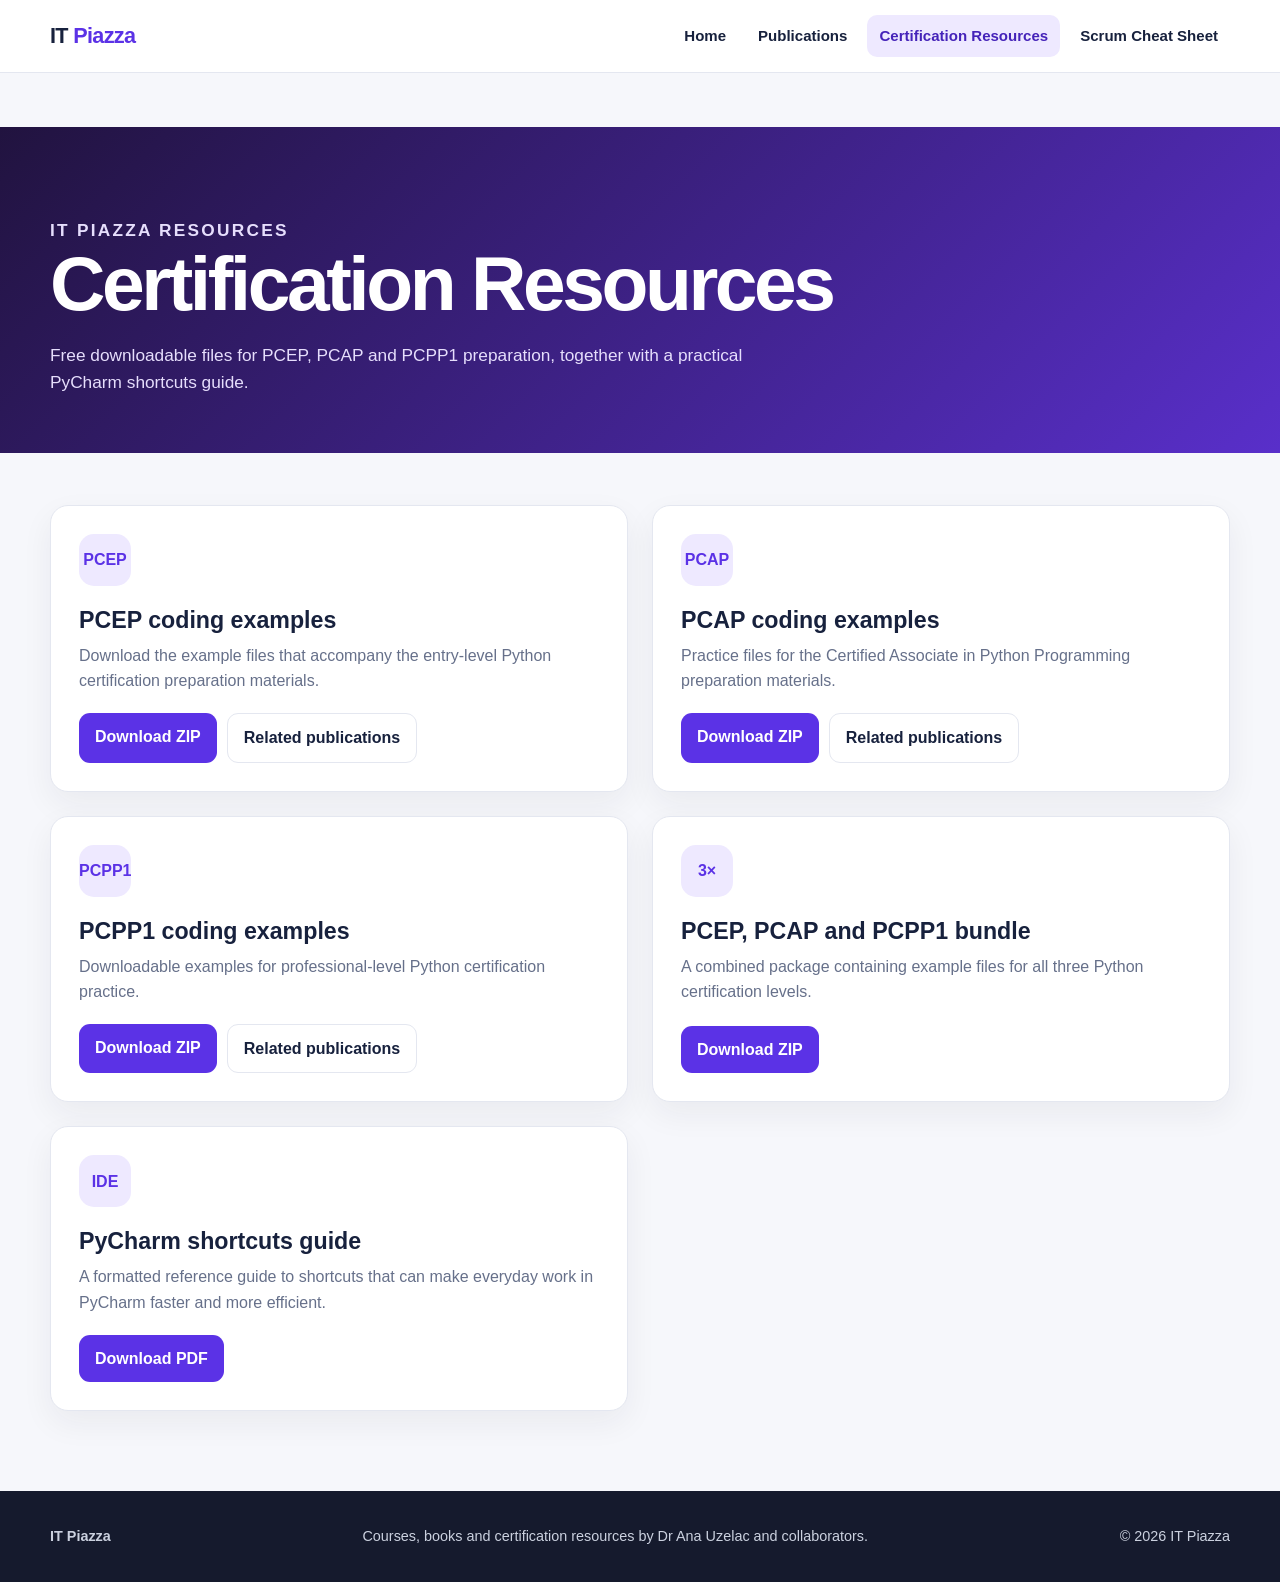
==== certifications/index.html @ a16ea013 "Add files via upload" ====
<!doctype html><html lang="en"><head><meta charset="utf-8"><meta name="viewport" content="width=device-width,initial-scale=1"><title>Certification Resources | IT Piazza</title><meta name="description" content="Free Python certification coding examples and a PyCharm shortcuts guide."><link rel="canonical" href="https://itpiazza.net/certifications/"><link rel="stylesheet" href="/assets/css/site.css"></head><body><header class="site-header"><div class="header-inner"><a class="brand" href="/">IT <span>Piazza</span></a><button class="menu-toggle" aria-label="Toggle navigation" onclick="document.querySelector('.site-nav').classList.toggle('open')">☰</button><nav class="site-nav"><a href="/">Home</a><a href="/publications/">Publications</a><a href="/certifications/" aria-current="page">Certification Resources</a><a href="/scrum-certificates/">Scrum Cheat Sheet</a></nav></div></header><section class="page-hero"><div class="hero-inner"><p class="eyebrow">IT Piazza resources</p><h1>Certification Resources</h1><p>Free downloadable files for PCEP, PCAP and PCPP1 preparation, together with a practical PyCharm shortcuts guide.</p></div></section><main class="content"><div class="resource-grid">
<article class="resource-card"><div class="resource-icon">PCEP</div><h2>PCEP coding examples</h2><p>Download the example files that accompany the entry-level Python certification preparation materials.</p><div class="button-row"><a class="btn" href="https://procoding.rs/wp-content/uploads/2024/06/PCEP-new-zip-2k24.zip">Download ZIP</a><a class="btn secondary" href="/publications/">Related publications</a></div></article>
<article class="resource-card"><div class="resource-icon">PCAP</div><h2>PCAP coding examples</h2><p>Practice files for the Certified Associate in Python Programming preparation materials.</p><div class="button-row"><a class="btn" href="https://procoding.rs/wp-content/uploads/2023/12/PCAP-new-1.zip">Download ZIP</a><a class="btn secondary" href="/publications/">Related publications</a></div></article>
<article class="resource-card"><div class="resource-icon">PCPP1</div><h2>PCPP1 coding examples</h2><p>Downloadable examples for professional-level Python certification practice.</p><div class="button-row"><a class="btn" href="https://procoding.rs/wp-content/uploads/2023/08/PCPP1-update.zip">Download ZIP</a><a class="btn secondary" href="/publications/">Related publications</a></div></article>
<article class="resource-card"><div class="resource-icon">3×</div><h2>PCEP, PCAP and PCPP1 bundle</h2><p>A combined package containing example files for all three Python certification levels.</p><div class="button-row"><a class="btn" href="https://procoding.rs/wp-content/uploads/2023/09/Files-PCEP-PCAP-PCPP1.zip">Download ZIP</a></div></article>
<article class="resource-card"><div class="resource-icon">IDE</div><h2>PyCharm shortcuts guide</h2><p>A formatted reference guide to shortcuts that can make everyday work in PyCharm faster and more efficient.</p><div class="button-row"><a class="btn" href="https://procoding.rs/wp-content/uploads/2023/04/Pycharm-shortcuts.pdf">Download PDF</a></div></article>
</div></main><footer class="site-footer"><div class="footer-inner"><strong>IT Piazza</strong><span>Courses, books and certification resources by Dr Ana Uzelac and collaborators.</span><span>© 2026 IT Piazza</span></div></footer></body></html>
---- assets/css/site.css ----
:root {
      --page: #f6f7f9;
      --card: #ffffff;
      --text: #1d2433;
      --muted: #657084;
      --line: #e3e7ee;
      --accent: #f5b223;
      --accent-dark: #c98800;
      --max: 1120px;
      --radius: 18px;
    }

    * { box-sizing: border-box; }

    html { scroll-behavior: smooth; }

    body {
      margin: 0;
      color: var(--text);
      background: var(--page);
      font-family: Arial, Helvetica, sans-serif;
      line-height: 1.55;
    }

    a { color: inherit; }

    .hero {
      padding: 72px 24px 58px;
      background: linear-gradient(135deg, #202838, #111722);
      color: #fff;
      text-align: center;
    }

    .hero img {
      width: 74px;
      height: 74px;
      object-fit: contain;
      margin-bottom: 18px;
    }

    .hero h1 {
      margin: 0;
      font-size: clamp(2.2rem, 5vw, 4.2rem);
      line-height: 1.05;
    }

    .hero p {
      max-width: 680px;
      margin: 18px auto 0;
      color: #d4dae5;
      font-size: 1.05rem;
    }

    .nav {
      position: sticky;
      top: 0;
      z-index: 10;
      display: flex;
      gap: 10px;
      overflow-x: auto;
      padding: 12px 20px;
      border-bottom: 1px solid var(--line);
      background: rgba(255,255,255,.94);
      backdrop-filter: blur(10px);
      scrollbar-width: none;
    }

    .nav::-webkit-scrollbar { display: none; }

    .nav a {
      flex: 0 0 auto;
      padding: 9px 14px;
      border-radius: 999px;
      background: #f0f2f6;
      text-decoration: none;
      font-size: .9rem;
      font-weight: 700;
    }

    .nav a:hover { background: #e5e9f0; }

    main {
      width: min(var(--max), calc(100% - 32px));
      margin: 0 auto;
      padding: 48px 0 76px;
    }

    section { margin-top: 54px; }
    section:first-child { margin-top: 0; }

    .section-head {
      display: flex;
      align-items: end;
      justify-content: space-between;
      gap: 20px;
      margin-bottom: 22px;
    }

    .section-head h2 {
      margin: 0;
      font-size: clamp(1.65rem, 3vw, 2.35rem);
    }

    .section-head span {
      color: var(--muted);
      font-size: .95rem;
    }

    .grid {
      display: grid;
      grid-template-columns: repeat(2, minmax(0, 1fr));
      gap: 24px;
    }

    .card {
      display: flex;
      flex-direction: column;
      overflow: hidden;
      border: 1px solid var(--line);
      border-radius: var(--radius);
      background: var(--card);
      box-shadow: 0 10px 30px rgba(25, 35, 55, .06);
    }

    .card-image {
      display: block;
      aspect-ratio: 16 / 9;
      overflow: hidden;
      background: #eceff4;
    }

    .card-image img {
      width: 100%;
      height: 100%;
      display: block;
      object-fit: cover;
      transition: transform .25s ease;
    }

    .card:hover .card-image img { transform: scale(1.025); }

    .card-body {
      display: flex;
      flex: 1;
      flex-direction: column;
      padding: 24px;
    }

    .card h3 {
      margin: 0 0 12px;
      font-size: 1.25rem;
      line-height: 1.3;
    }

    .card h3 a {
      text-decoration: none;
    }

    .card h3 a:hover { text-decoration: underline; }

    .authors {
      margin: 0 0 16px;
      color: var(--muted);
      font-size: .93rem;
    }

    .authors a {
      text-decoration: none;
      border-bottom: 1px solid #cfd5de;
    }

    .features {
      margin: 0 0 22px;
      padding-left: 20px;
      color: #3c4657;
    }

    .features li + li { margin-top: 6px; }

    .actions {
      display: flex;
      flex-wrap: wrap;
      gap: 10px;
      margin-top: auto;
    }

    .button {
      display: inline-block;
      padding: 11px 16px;
      border-radius: 10px;
      background: var(--accent);
      color: #171717;
      font-weight: 800;
      text-decoration: none;
    }

    .button:hover { background: #ffbf31; }

    .button.secondary {
      border: 1px solid var(--line);
      background: #fff;
      color: var(--text);
    }

    .button.secondary:hover { background: #f5f7fa; }

    .badge {
      display: inline-block;
      width: fit-content;
      margin-bottom: 12px;
      padding: 5px 9px;
      border-radius: 999px;
      background: #eef1f5;
      color: #586274;
      font-size: .78rem;
      font-weight: 800;
      text-transform: uppercase;
      letter-spacing: .04em;
    }

    footer {
      padding: 32px 20px;
      background: #111722;
      color: #cfd5df;
      text-align: center;
      font-size: .9rem;
    }

    @media (max-width: 760px) {
      .hero { padding: 54px 20px 42px; }
      main { width: min(100% - 24px, var(--max)); padding-top: 34px; }
      .grid { grid-template-columns: 1fr; gap: 18px; }
      .section-head { align-items: start; flex-direction: column; gap: 4px; }
      section { margin-top: 42px; }
      .card-body { padding: 20px; }
    }
  

:root{--ink:#17213d;--muted:#66708a;--purple:#5b32e6;--purple-dark:#4523b9;--gold:#f5b700;--paper:#f6f7fb;--white:#fff;--line:#e4e7f0;--max:1180px}
*{box-sizing:border-box}html{scroll-behavior:smooth}body{margin:0;background:var(--paper);color:var(--ink);font-family:Arial,Helvetica,sans-serif;line-height:1.58}a{color:inherit}.site-header{position:sticky;top:0;z-index:100;background:rgba(255,255,255,.95);backdrop-filter:blur(12px);border-bottom:1px solid var(--line)}.header-inner{width:min(var(--max),calc(100% - 32px));height:72px;margin:auto;display:flex;align-items:center;justify-content:space-between;gap:24px}.brand{font-size:1.35rem;font-weight:900;text-decoration:none;letter-spacing:-.03em}.brand span{color:var(--purple)}.site-nav{display:flex;align-items:center;gap:8px}.site-nav a{padding:9px 12px;border-radius:10px;text-decoration:none;font-weight:700;font-size:.94rem}.site-nav a:hover,.site-nav a[aria-current="page"]{background:#eee9ff;color:var(--purple-dark)}.menu-toggle{display:none;border:1px solid var(--line);background:#fff;border-radius:10px;padding:8px 11px;font-size:1.2rem}.page-hero{padding:72px 24px 56px;background:linear-gradient(135deg,#21133f,#592fca);color:#fff}.hero-inner{width:min(var(--max),100%);margin:auto}.eyebrow{margin:0 0 10px;text-transform:uppercase;letter-spacing:.13em;font-size:.78rem;font-weight:800;color:#dbcfff}.page-hero h1{margin:0;font-size:clamp(2.4rem,6vw,4.8rem);line-height:1.04;letter-spacing:-.045em}.page-hero p{max-width:740px;margin:18px 0 0;color:#e6defc;font-size:1.08rem}.content{width:min(var(--max),calc(100% - 32px));margin:auto;padding:52px 0 80px}.resource-grid{display:grid;grid-template-columns:repeat(2,minmax(0,1fr));gap:24px}.resource-card{background:#fff;border:1px solid var(--line);border-radius:18px;padding:28px;box-shadow:0 12px 32px rgba(26,31,56,.06);display:flex;flex-direction:column;min-height:270px}.resource-icon{width:52px;height:52px;display:grid;place-items:center;border-radius:15px;background:#eee9ff;color:var(--purple);font-weight:900;margin-bottom:20px}.resource-card h2{margin:0 0 8px;font-size:1.45rem;line-height:1.25}.resource-card p{color:var(--muted);margin:0 0 20px}.button-row{display:flex;gap:10px;flex-wrap:wrap;margin-top:auto}.btn{display:inline-block;background:var(--purple);color:#fff;text-decoration:none;font-weight:800;border-radius:11px;padding:11px 16px}.btn:hover{background:var(--purple-dark)}.btn.secondary{background:#fff;color:var(--ink);border:1px solid var(--line)}.feature-list{padding-left:20px;color:#3e4860}.feature-list li+li{margin-top:8px}.wide-card{background:#fff;border:1px solid var(--line);border-radius:22px;padding:clamp(28px,5vw,54px);box-shadow:0 16px 42px rgba(26,31,56,.07)}.wide-card h2{font-size:clamp(1.8rem,4vw,3rem);margin:0 0 16px}.wide-card p{color:var(--muted);max-width:850px}.site-footer{background:#151a2d;color:#cbd1df;padding:34px 20px}.footer-inner{width:min(var(--max),100%);margin:auto;display:flex;justify-content:space-between;gap:20px;flex-wrap:wrap}.site-footer a{color:#fff}.home-grid{display:grid;grid-template-columns:repeat(3,minmax(0,1fr));gap:22px}.home-card{background:#fff;border:1px solid var(--line);border-radius:18px;padding:26px;text-decoration:none;box-shadow:0 10px 28px rgba(26,31,56,.05)}.home-card:hover{transform:translateY(-2px)}.home-card h2{margin:0 0 8px}.home-card p{margin:0;color:var(--muted)}
@media(max-width:780px){.menu-toggle{display:block}.site-nav{display:none;position:absolute;top:72px;left:0;right:0;background:#fff;border-bottom:1px solid var(--line);padding:12px 16px;flex-direction:column;align-items:stretch}.site-nav.open{display:flex}.site-nav a{padding:12px}.resource-grid,.home-grid{grid-template-columns:1fr}.page-hero{padding-top:52px}.header-inner{height:64px}.site-nav{top:64px}}

body .hero,body>.nav{display:none!important}.content.publications-content{padding-top:48px}.content.publications-content section{margin-top:54px}.content.publications-content section:first-child{margin-top:0}.content.publications-content .grid{display:grid;grid-template-columns:repeat(2,minmax(0,1fr));gap:24px}.content.publications-content .card{background:#fff}.content.publications-content main{width:auto;margin:0;padding:0}.content.publications-content .section-head{margin-bottom:22px}@media(max-width:760px){.content.publications-content .grid{grid-template-columns:1fr}}
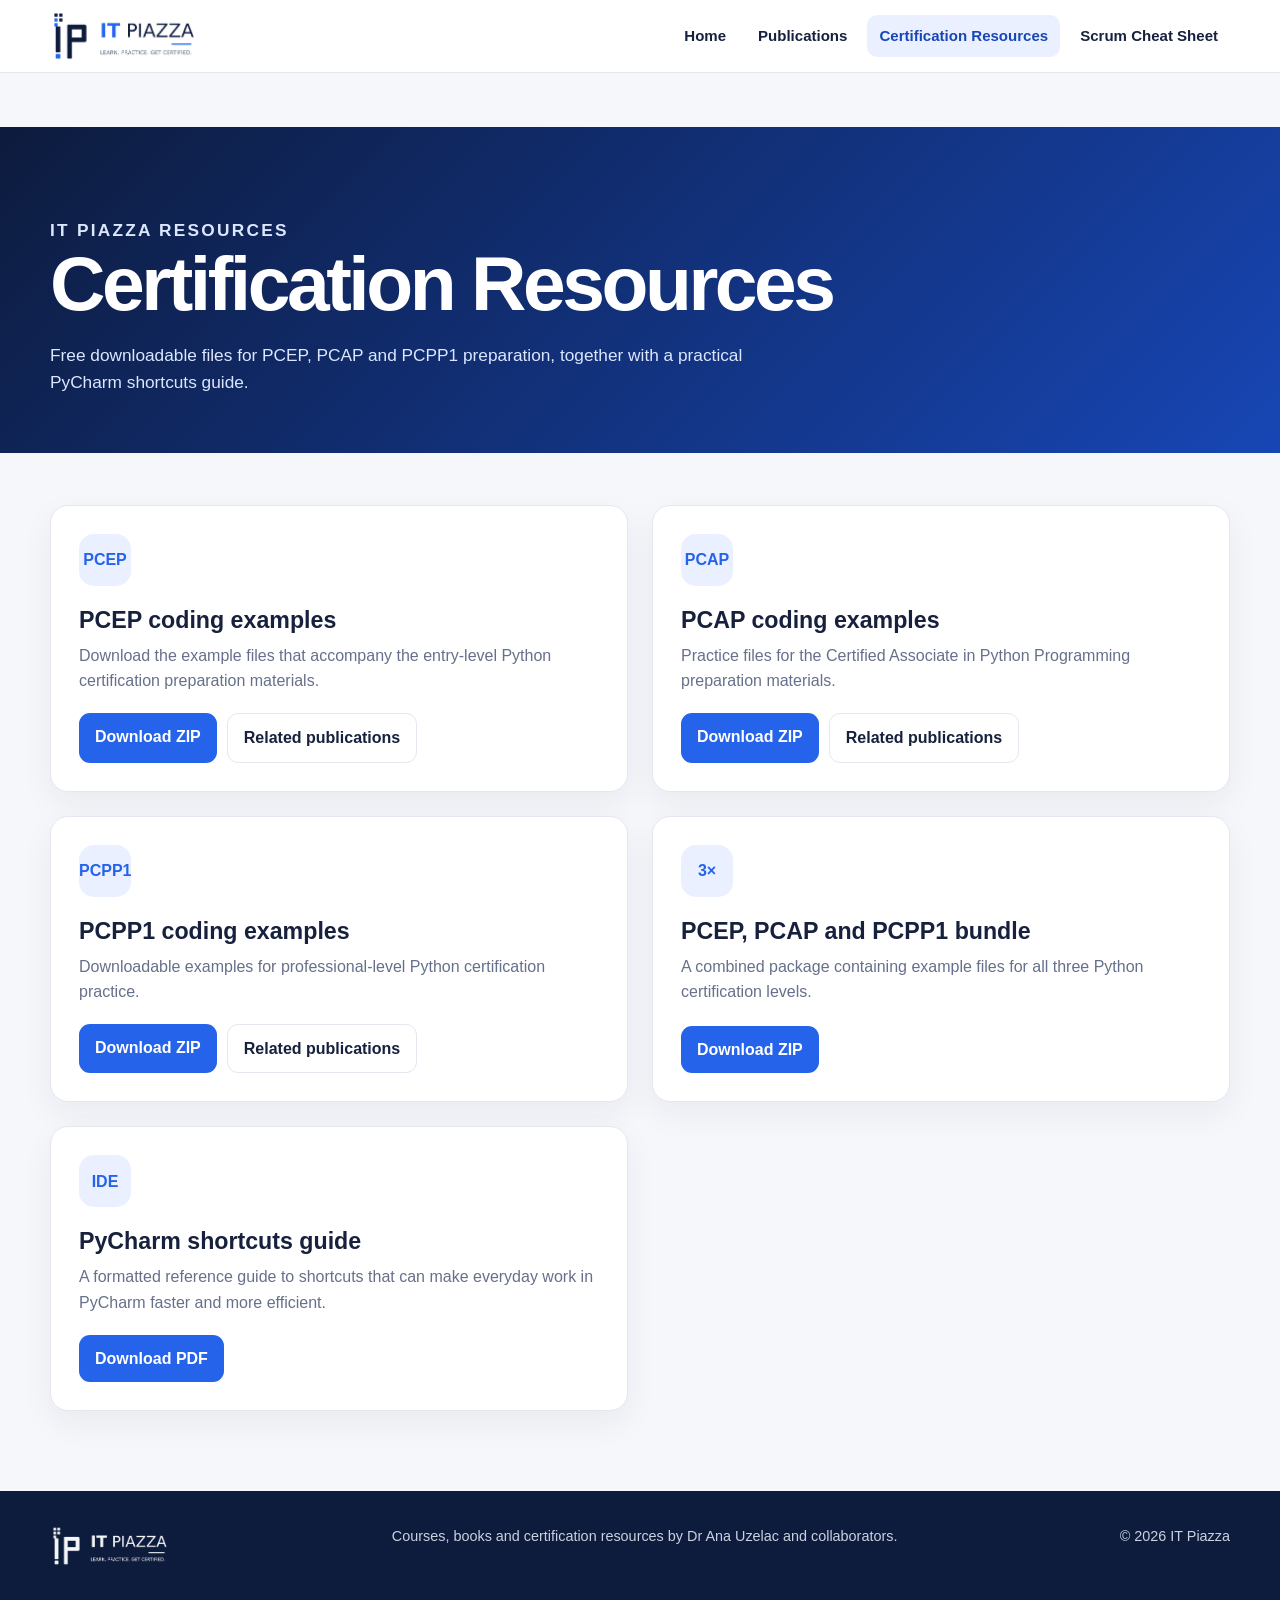
==== commit bf91afa9: "Add files via upload" ====
--- a/certifications/index.html
+++ b/certifications/index.html
@@ -1,7 +1,7 @@
-<!doctype html><html lang="en"><head><meta charset="utf-8"><meta name="viewport" content="width=device-width,initial-scale=1"><title>Certification Resources | IT Piazza</title><meta name="description" content="Free Python certification coding examples and a PyCharm shortcuts guide."><link rel="canonical" href="https://itpiazza.net/certifications/"><link rel="stylesheet" href="/assets/css/site.css"></head><body><header class="site-header"><div class="header-inner"><a class="brand" href="/">IT <span>Piazza</span></a><button class="menu-toggle" aria-label="Toggle navigation" onclick="document.querySelector('.site-nav').classList.toggle('open')">☰</button><nav class="site-nav"><a href="/">Home</a><a href="/publications/">Publications</a><a href="/certifications/" aria-current="page">Certification Resources</a><a href="/scrum-certificates/">Scrum Cheat Sheet</a></nav></div></header><section class="page-hero"><div class="hero-inner"><p class="eyebrow">IT Piazza resources</p><h1>Certification Resources</h1><p>Free downloadable files for PCEP, PCAP and PCPP1 preparation, together with a practical PyCharm shortcuts guide.</p></div></section><main class="content"><div class="resource-grid">
+<!doctype html><html lang="en"><head><meta charset="utf-8"><meta name="viewport" content="width=device-width,initial-scale=1"><title>Certification Resources | IT Piazza</title><meta name="description" content="Free Python certification coding examples and a PyCharm shortcuts guide."><link rel="canonical" href="https://itpiazza.net/certifications/"><link rel="icon" href="/assets/images/favicon.ico" sizes="any"><link rel="icon" type="image/png" sizes="32x32" href="/assets/images/favicon-32.png"><link rel="apple-touch-icon" href="/assets/images/apple-touch-icon.png"><link rel="stylesheet" href="/assets/css/site.css"></head><body><header class="site-header"><div class="header-inner"><a class="brand" href="/"><img src="/assets/images/itpiazza-logo-header.png" alt="IT Piazza — Learn. Practice. Get Certified."></a><button class="menu-toggle" aria-label="Toggle navigation" onclick="document.querySelector('.site-nav').classList.toggle('open')">☰</button><nav class="site-nav"><a href="/">Home</a><a href="/publications/">Publications</a><a href="/certifications/" aria-current="page">Certification Resources</a><a href="/scrum-certificates/">Scrum Cheat Sheet</a></nav></div></header><section class="page-hero"><div class="hero-inner"><p class="eyebrow">IT Piazza resources</p><h1>Certification Resources</h1><p>Free downloadable files for PCEP, PCAP and PCPP1 preparation, together with a practical PyCharm shortcuts guide.</p></div></section><main class="content"><div class="resource-grid">
 <article class="resource-card"><div class="resource-icon">PCEP</div><h2>PCEP coding examples</h2><p>Download the example files that accompany the entry-level Python certification preparation materials.</p><div class="button-row"><a class="btn" href="https://procoding.rs/wp-content/uploads/2024/06/PCEP-new-zip-2k24.zip">Download ZIP</a><a class="btn secondary" href="/publications/">Related publications</a></div></article>
 <article class="resource-card"><div class="resource-icon">PCAP</div><h2>PCAP coding examples</h2><p>Practice files for the Certified Associate in Python Programming preparation materials.</p><div class="button-row"><a class="btn" href="https://procoding.rs/wp-content/uploads/2023/12/PCAP-new-1.zip">Download ZIP</a><a class="btn secondary" href="/publications/">Related publications</a></div></article>
 <article class="resource-card"><div class="resource-icon">PCPP1</div><h2>PCPP1 coding examples</h2><p>Downloadable examples for professional-level Python certification practice.</p><div class="button-row"><a class="btn" href="https://procoding.rs/wp-content/uploads/2023/08/PCPP1-update.zip">Download ZIP</a><a class="btn secondary" href="/publications/">Related publications</a></div></article>
 <article class="resource-card"><div class="resource-icon">3×</div><h2>PCEP, PCAP and PCPP1 bundle</h2><p>A combined package containing example files for all three Python certification levels.</p><div class="button-row"><a class="btn" href="https://procoding.rs/wp-content/uploads/2023/09/Files-PCEP-PCAP-PCPP1.zip">Download ZIP</a></div></article>
 <article class="resource-card"><div class="resource-icon">IDE</div><h2>PyCharm shortcuts guide</h2><p>A formatted reference guide to shortcuts that can make everyday work in PyCharm faster and more efficient.</p><div class="button-row"><a class="btn" href="https://procoding.rs/wp-content/uploads/2023/04/Pycharm-shortcuts.pdf">Download PDF</a></div></article>
-</div></main><footer class="site-footer"><div class="footer-inner"><strong>IT Piazza</strong><span>Courses, books and certification resources by Dr Ana Uzelac and collaborators.</span><span>© 2026 IT Piazza</span></div></footer></body></html>+</div></main><footer class="site-footer"><div class="footer-inner"><a class="footer-brand" href="/"><img src="/assets/images/itpiazza-logo-header.png" alt="IT Piazza"></a><span>Courses, books and certification resources by Dr Ana Uzelac and collaborators.</span><span>© 2026 IT Piazza</span></div></footer></body></html>
--- a/assets/css/site.css
+++ b/assets/css/site.css
@@ -237,8 +237,40 @@
     }
   
 
-:root{--ink:#17213d;--muted:#66708a;--purple:#5b32e6;--purple-dark:#4523b9;--gold:#f5b700;--paper:#f6f7fb;--white:#fff;--line:#e4e7f0;--max:1180px}
-*{box-sizing:border-box}html{scroll-behavior:smooth}body{margin:0;background:var(--paper);color:var(--ink);font-family:Arial,Helvetica,sans-serif;line-height:1.58}a{color:inherit}.site-header{position:sticky;top:0;z-index:100;background:rgba(255,255,255,.95);backdrop-filter:blur(12px);border-bottom:1px solid var(--line)}.header-inner{width:min(var(--max),calc(100% - 32px));height:72px;margin:auto;display:flex;align-items:center;justify-content:space-between;gap:24px}.brand{font-size:1.35rem;font-weight:900;text-decoration:none;letter-spacing:-.03em}.brand span{color:var(--purple)}.site-nav{display:flex;align-items:center;gap:8px}.site-nav a{padding:9px 12px;border-radius:10px;text-decoration:none;font-weight:700;font-size:.94rem}.site-nav a:hover,.site-nav a[aria-current="page"]{background:#eee9ff;color:var(--purple-dark)}.menu-toggle{display:none;border:1px solid var(--line);background:#fff;border-radius:10px;padding:8px 11px;font-size:1.2rem}.page-hero{padding:72px 24px 56px;background:linear-gradient(135deg,#21133f,#592fca);color:#fff}.hero-inner{width:min(var(--max),100%);margin:auto}.eyebrow{margin:0 0 10px;text-transform:uppercase;letter-spacing:.13em;font-size:.78rem;font-weight:800;color:#dbcfff}.page-hero h1{margin:0;font-size:clamp(2.4rem,6vw,4.8rem);line-height:1.04;letter-spacing:-.045em}.page-hero p{max-width:740px;margin:18px 0 0;color:#e6defc;font-size:1.08rem}.content{width:min(var(--max),calc(100% - 32px));margin:auto;padding:52px 0 80px}.resource-grid{display:grid;grid-template-columns:repeat(2,minmax(0,1fr));gap:24px}.resource-card{background:#fff;border:1px solid var(--line);border-radius:18px;padding:28px;box-shadow:0 12px 32px rgba(26,31,56,.06);display:flex;flex-direction:column;min-height:270px}.resource-icon{width:52px;height:52px;display:grid;place-items:center;border-radius:15px;background:#eee9ff;color:var(--purple);font-weight:900;margin-bottom:20px}.resource-card h2{margin:0 0 8px;font-size:1.45rem;line-height:1.25}.resource-card p{color:var(--muted);margin:0 0 20px}.button-row{display:flex;gap:10px;flex-wrap:wrap;margin-top:auto}.btn{display:inline-block;background:var(--purple);color:#fff;text-decoration:none;font-weight:800;border-radius:11px;padding:11px 16px}.btn:hover{background:var(--purple-dark)}.btn.secondary{background:#fff;color:var(--ink);border:1px solid var(--line)}.feature-list{padding-left:20px;color:#3e4860}.feature-list li+li{margin-top:8px}.wide-card{background:#fff;border:1px solid var(--line);border-radius:22px;padding:clamp(28px,5vw,54px);box-shadow:0 16px 42px rgba(26,31,56,.07)}.wide-card h2{font-size:clamp(1.8rem,4vw,3rem);margin:0 0 16px}.wide-card p{color:var(--muted);max-width:850px}.site-footer{background:#151a2d;color:#cbd1df;padding:34px 20px}.footer-inner{width:min(var(--max),100%);margin:auto;display:flex;justify-content:space-between;gap:20px;flex-wrap:wrap}.site-footer a{color:#fff}.home-grid{display:grid;grid-template-columns:repeat(3,minmax(0,1fr));gap:22px}.home-card{background:#fff;border:1px solid var(--line);border-radius:18px;padding:26px;text-decoration:none;box-shadow:0 10px 28px rgba(26,31,56,.05)}.home-card:hover{transform:translateY(-2px)}.home-card h2{margin:0 0 8px}.home-card p{margin:0;color:var(--muted)}
+:root{--ink:#17213d;--muted:#66708a;--purple:#2563eb;--purple-dark:#1746b5;--gold:#f5b700;--paper:#f6f7fb;--white:#fff;--line:#e4e7f0;--max:1180px}
+*{box-sizing:border-box}html{scroll-behavior:smooth}body{margin:0;background:var(--paper);color:var(--ink);font-family:Arial,Helvetica,sans-serif;line-height:1.58}a{color:inherit}.site-header{position:sticky;top:0;z-index:100;background:rgba(255,255,255,.95);backdrop-filter:blur(12px);border-bottom:1px solid var(--line)}.header-inner{width:min(var(--max),calc(100% - 32px));height:72px;margin:auto;display:flex;align-items:center;justify-content:space-between;gap:24px}.brand{font-size:1.35rem;font-weight:900;text-decoration:none;letter-spacing:-.03em}.brand span{color:var(--purple)}.site-nav{display:flex;align-items:center;gap:8px}.site-nav a{padding:9px 12px;border-radius:10px;text-decoration:none;font-weight:700;font-size:.94rem}.site-nav a:hover,.site-nav a[aria-current="page"]{background:#eaf0ff;color:var(--purple-dark)}.menu-toggle{display:none;border:1px solid var(--line);background:#fff;border-radius:10px;padding:8px 11px;font-size:1.2rem}.page-hero{padding:72px 24px 56px;background:linear-gradient(135deg,#0d1b3d,#1746b5);color:#fff}.hero-inner{width:min(var(--max),100%);margin:auto}.eyebrow{margin:0 0 10px;text-transform:uppercase;letter-spacing:.13em;font-size:.78rem;font-weight:800;color:#bcd0ff}.page-hero h1{margin:0;font-size:clamp(2.4rem,6vw,4.8rem);line-height:1.04;letter-spacing:-.045em}.page-hero p{max-width:740px;margin:18px 0 0;color:#dce7ff;font-size:1.08rem}.content{width:min(var(--max),calc(100% - 32px));margin:auto;padding:52px 0 80px}.resource-grid{display:grid;grid-template-columns:repeat(2,minmax(0,1fr));gap:24px}.resource-card{background:#fff;border:1px solid var(--line);border-radius:18px;padding:28px;box-shadow:0 12px 32px rgba(26,31,56,.06);display:flex;flex-direction:column;min-height:270px}.resource-icon{width:52px;height:52px;display:grid;place-items:center;border-radius:15px;background:#eaf0ff;color:var(--purple);font-weight:900;margin-bottom:20px}.resource-card h2{margin:0 0 8px;font-size:1.45rem;line-height:1.25}.resource-card p{color:var(--muted);margin:0 0 20px}.button-row{display:flex;gap:10px;flex-wrap:wrap;margin-top:auto}.btn{display:inline-block;background:var(--purple);color:#fff;text-decoration:none;font-weight:800;border-radius:11px;padding:11px 16px}.btn:hover{background:var(--purple-dark)}.btn.secondary{background:#fff;color:var(--ink);border:1px solid var(--line)}.feature-list{padding-left:20px;color:#3e4860}.feature-list li+li{margin-top:8px}.wide-card{background:#fff;border:1px solid var(--line);border-radius:22px;padding:clamp(28px,5vw,54px);box-shadow:0 16px 42px rgba(26,31,56,.07)}.wide-card h2{font-size:clamp(1.8rem,4vw,3rem);margin:0 0 16px}.wide-card p{color:var(--muted);max-width:850px}.site-footer{background:#0d1b3d;color:#cbd1df;padding:34px 20px}.footer-inner{width:min(var(--max),100%);margin:auto;display:flex;justify-content:space-between;gap:20px;flex-wrap:wrap}.site-footer a{color:#fff}.home-grid{display:grid;grid-template-columns:repeat(3,minmax(0,1fr));gap:22px}.home-card{background:#fff;border:1px solid var(--line);border-radius:18px;padding:26px;text-decoration:none;box-shadow:0 10px 28px rgba(26,31,56,.05)}.home-card:hover{transform:translateY(-2px)}.home-card h2{margin:0 0 8px}.home-card p{margin:0;color:var(--muted)}
 @media(max-width:780px){.menu-toggle{display:block}.site-nav{display:none;position:absolute;top:72px;left:0;right:0;background:#fff;border-bottom:1px solid var(--line);padding:12px 16px;flex-direction:column;align-items:stretch}.site-nav.open{display:flex}.site-nav a{padding:12px}.resource-grid,.home-grid{grid-template-columns:1fr}.page-hero{padding-top:52px}.header-inner{height:64px}.site-nav{top:64px}}
 
 body .hero,body>.nav{display:none!important}.content.publications-content{padding-top:48px}.content.publications-content section{margin-top:54px}.content.publications-content section:first-child{margin-top:0}.content.publications-content .grid{display:grid;grid-template-columns:repeat(2,minmax(0,1fr));gap:24px}.content.publications-content .card{background:#fff}.content.publications-content main{width:auto;margin:0;padding:0}.content.publications-content .section-head{margin-bottom:22px}@media(max-width:760px){.content.publications-content .grid{grid-template-columns:1fr}}
+
+
+.brand{
+  display:flex;
+  align-items:center;
+  flex:0 0 auto;
+  text-decoration:none;
+}
+.brand img{
+  display:block;
+  width:auto;
+  height:52px;
+  max-width:min(310px,42vw);
+  object-fit:contain;
+}
+.footer-brand{
+  display:flex;
+  align-items:center;
+  text-decoration:none;
+}
+.footer-brand img{
+  width:auto;
+  height:42px;
+  max-width:250px;
+  object-fit:contain;
+  filter:brightness(0) invert(1);
+  opacity:.96;
+}
+@media(max-width:780px){
+  .brand img{height:43px;max-width:230px}
+  .footer-brand img{height:36px;max-width:210px}
+}
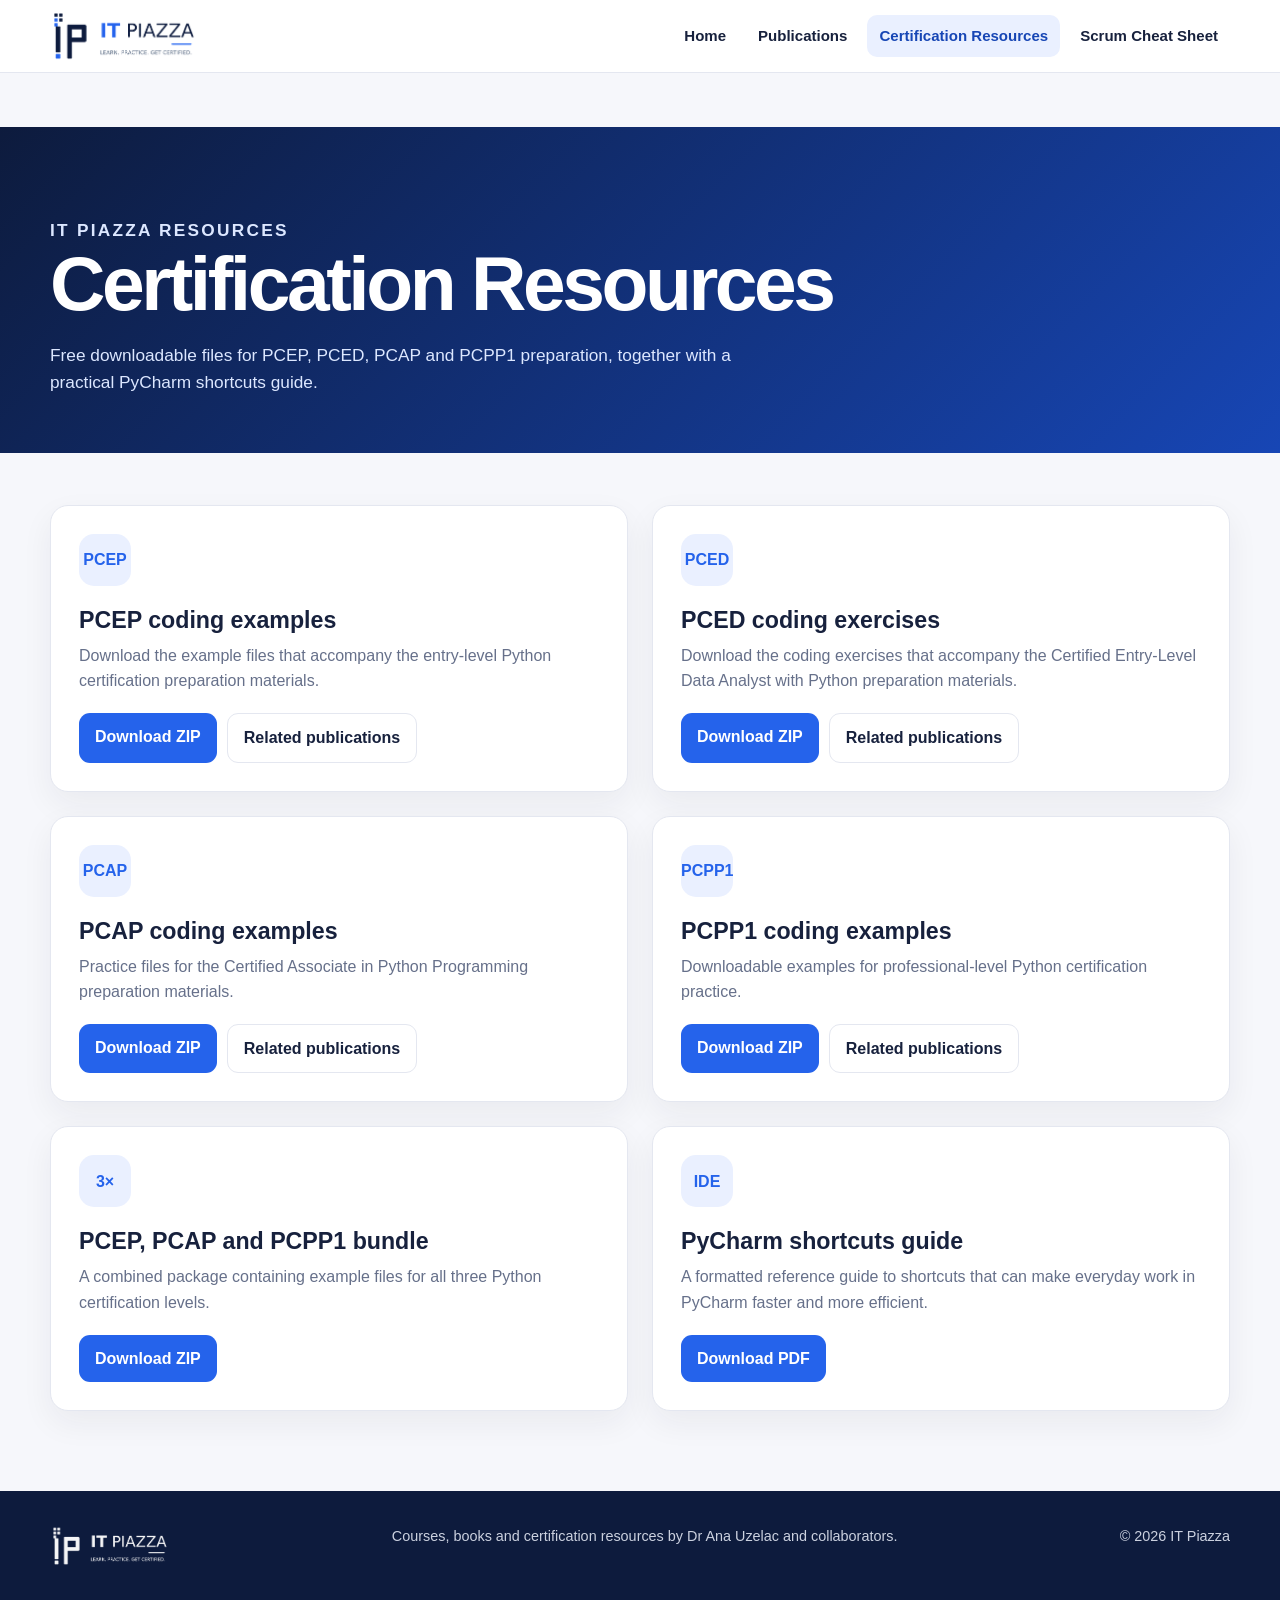
==== commit a1ef081e: "Add files via upload" ====
--- a/certifications/index.html
+++ b/certifications/index.html
@@ -1,7 +1,8 @@
-<!doctype html><html lang="en"><head><meta charset="utf-8"><meta name="viewport" content="width=device-width,initial-scale=1"><title>Certification Resources | IT Piazza</title><meta name="description" content="Free Python certification coding examples and a PyCharm shortcuts guide."><link rel="canonical" href="https://itpiazza.net/certifications/"><link rel="icon" href="/assets/images/favicon.ico" sizes="any"><link rel="icon" type="image/png" sizes="32x32" href="/assets/images/favicon-32.png"><link rel="apple-touch-icon" href="/assets/images/apple-touch-icon.png"><link rel="stylesheet" href="/assets/css/site.css"></head><body><header class="site-header"><div class="header-inner"><a class="brand" href="/"><img src="/assets/images/itpiazza-logo-header.png" alt="IT Piazza — Learn. Practice. Get Certified."></a><button class="menu-toggle" aria-label="Toggle navigation" onclick="document.querySelector('.site-nav').classList.toggle('open')">☰</button><nav class="site-nav"><a href="/">Home</a><a href="/publications/">Publications</a><a href="/certifications/" aria-current="page">Certification Resources</a><a href="/scrum-certificates/">Scrum Cheat Sheet</a></nav></div></header><section class="page-hero"><div class="hero-inner"><p class="eyebrow">IT Piazza resources</p><h1>Certification Resources</h1><p>Free downloadable files for PCEP, PCAP and PCPP1 preparation, together with a practical PyCharm shortcuts guide.</p></div></section><main class="content"><div class="resource-grid">
-<article class="resource-card"><div class="resource-icon">PCEP</div><h2>PCEP coding examples</h2><p>Download the example files that accompany the entry-level Python certification preparation materials.</p><div class="button-row"><a class="btn" href="https://procoding.rs/wp-content/uploads/2024/06/PCEP-new-zip-2k24.zip">Download ZIP</a><a class="btn secondary" href="/publications/">Related publications</a></div></article>
-<article class="resource-card"><div class="resource-icon">PCAP</div><h2>PCAP coding examples</h2><p>Practice files for the Certified Associate in Python Programming preparation materials.</p><div class="button-row"><a class="btn" href="https://procoding.rs/wp-content/uploads/2023/12/PCAP-new-1.zip">Download ZIP</a><a class="btn secondary" href="/publications/">Related publications</a></div></article>
-<article class="resource-card"><div class="resource-icon">PCPP1</div><h2>PCPP1 coding examples</h2><p>Downloadable examples for professional-level Python certification practice.</p><div class="button-row"><a class="btn" href="https://procoding.rs/wp-content/uploads/2023/08/PCPP1-update.zip">Download ZIP</a><a class="btn secondary" href="/publications/">Related publications</a></div></article>
-<article class="resource-card"><div class="resource-icon">3×</div><h2>PCEP, PCAP and PCPP1 bundle</h2><p>A combined package containing example files for all three Python certification levels.</p><div class="button-row"><a class="btn" href="https://procoding.rs/wp-content/uploads/2023/09/Files-PCEP-PCAP-PCPP1.zip">Download ZIP</a></div></article>
-<article class="resource-card"><div class="resource-icon">IDE</div><h2>PyCharm shortcuts guide</h2><p>A formatted reference guide to shortcuts that can make everyday work in PyCharm faster and more efficient.</p><div class="button-row"><a class="btn" href="https://procoding.rs/wp-content/uploads/2023/04/Pycharm-shortcuts.pdf">Download PDF</a></div></article>
+<!doctype html><html lang="en"><head><meta charset="utf-8"><meta name="viewport" content="width=device-width,initial-scale=1"><title>Certification Resources | IT Piazza</title><meta name="description" content="Free Python certification coding examples for PCEP, PCED, PCAP and PCPP1, plus a PyCharm shortcuts guide."><link rel="canonical" href="https://itpiazza.net/certifications/"><link rel="icon" href="/assets/images/favicon.ico" sizes="any"><link rel="icon" type="image/png" sizes="32x32" href="/assets/images/favicon-32.png"><link rel="apple-touch-icon" href="/assets/images/apple-touch-icon.png"><link rel="stylesheet" href="/assets/css/site.css"></head><body><header class="site-header"><div class="header-inner"><a class="brand" href="/"><img src="/assets/images/itpiazza-logo-header.png" alt="IT Piazza — Learn. Practice. Get Certified."></a><button class="menu-toggle" aria-label="Toggle navigation" onclick="document.querySelector('.site-nav').classList.toggle('open')">☰</button><nav class="site-nav"><a href="/">Home</a><a href="/publications/">Publications</a><a href="/certifications/" aria-current="page">Certification Resources</a><a href="/scrum-certificates/">Scrum Cheat Sheet</a></nav></div></header><section class="page-hero"><div class="hero-inner"><p class="eyebrow">IT Piazza resources</p><h1>Certification Resources</h1><p>Free downloadable files for PCEP, PCED, PCAP and PCPP1 preparation, together with a practical PyCharm shortcuts guide.</p></div></section><main class="content"><div class="resource-grid">
+<article class="resource-card"><div class="resource-icon">PCEP</div><h2>PCEP coding examples</h2><p>Download the example files that accompany the entry-level Python certification preparation materials.</p><div class="button-row"><a class="btn" href="/downloads/PCEP-new-zip-2k24.zip">Download ZIP</a><a class="btn secondary" href="/publications/">Related publications</a></div></article>
+<article class="resource-card"><div class="resource-icon">PCED</div><h2>PCED coding exercises</h2><p>Download the coding exercises that accompany the Certified Entry-Level Data Analyst with Python preparation materials.</p><div class="button-row"><a class="btn" href="/downloads/pced-coding-exercises.zip">Download ZIP</a><a class="btn secondary" href="/publications/#python">Related publications</a></div></article>
+<article class="resource-card"><div class="resource-icon">PCAP</div><h2>PCAP coding examples</h2><p>Practice files for the Certified Associate in Python Programming preparation materials.</p><div class="button-row"><a class="btn" href="/downloads/PCAP-new-1.zip">Download ZIP</a><a class="btn secondary" href="/publications/">Related publications</a></div></article>
+<article class="resource-card"><div class="resource-icon">PCPP1</div><h2>PCPP1 coding examples</h2><p>Downloadable examples for professional-level Python certification practice.</p><div class="button-row"><a class="btn" href="/downloads/PCPP1-update.zip">Download ZIP</a><a class="btn secondary" href="/publications/">Related publications</a></div></article>
+<article class="resource-card"><div class="resource-icon">3×</div><h2>PCEP, PCAP and PCPP1 bundle</h2><p>A combined package containing example files for all three Python certification levels.</p><div class="button-row"><a class="btn" href="/downloads/Files-PCEP-PCAP-PCPP1.zip">Download ZIP</a></div></article>
+<article class="resource-card"><div class="resource-icon">IDE</div><h2>PyCharm shortcuts guide</h2><p>A formatted reference guide to shortcuts that can make everyday work in PyCharm faster and more efficient.</p><div class="button-row"><a class="btn" href="/downloads/Pycharm-shortcuts.pdf">Download PDF</a></div></article>
 </div></main><footer class="site-footer"><div class="footer-inner"><a class="footer-brand" href="/"><img src="/assets/images/itpiazza-logo-header.png" alt="IT Piazza"></a><span>Courses, books and certification resources by Dr Ana Uzelac and collaborators.</span><span>© 2026 IT Piazza</span></div></footer></body></html>
--- a/assets/css/site.css
+++ b/assets/css/site.css
@@ -274,3 +274,452 @@
   .brand img{height:43px;max-width:230px}
   .footer-brand img{height:36px;max-width:210px}
 }
+
+
+
+/* ============================
+   Modern IT Piazza homepage
+   ============================ */
+.homepage {
+  --home-navy: #0d1b3d;
+  --home-blue: #2563eb;
+  --home-blue-dark: #1746b5;
+  --home-soft: #eef4ff;
+  --home-pale: #f7f9fe;
+  --home-slate: #64748b;
+  --home-border: #dfe7f4;
+  background: #fff;
+}
+
+.homepage .site-header { box-shadow: 0 5px 24px rgba(13,27,61,.04); }
+.homepage .header-inner { max-width: 1280px; }
+.homepage .site-nav { gap: 4px; }
+.homepage .site-nav .nav-cta {
+  margin-left: 8px;
+  background: var(--home-blue);
+  color: white;
+  padding-inline: 18px;
+}
+.homepage .site-nav .nav-cta:hover { background: var(--home-blue-dark); color: white; }
+
+.homepage-main { width: 100%; margin: 0; padding: 0; }
+.homepage-main section { margin-top: 0; }
+
+.home-hero {
+  overflow: hidden;
+  background:
+    radial-gradient(circle at 72% 25%, rgba(37,99,235,.13), transparent 33%),
+    linear-gradient(135deg, #fff 0%, #f5f8ff 72%, #edf3ff 100%);
+  border-bottom: 1px solid #edf1f8;
+}
+.home-hero-inner {
+  width: min(1280px, calc(100% - 40px));
+  min-height: 610px;
+  margin: auto;
+  display: grid;
+  grid-template-columns: .9fr 1.1fr;
+  align-items: center;
+  gap: 45px;
+  padding: 72px 0 62px;
+}
+.hero-copy { position: relative; z-index: 2; }
+.home-eyebrow,.section-kicker {
+  margin: 0 0 10px;
+  color: var(--home-blue);
+  font-size: .78rem;
+  font-weight: 900;
+  letter-spacing: .14em;
+  text-transform: uppercase;
+}
+.hero-copy h1 {
+  margin: 0;
+  color: var(--home-navy);
+  font-size: clamp(3.2rem, 6vw, 5.8rem);
+  line-height: .98;
+  letter-spacing: -.055em;
+}
+.hero-copy h1 span { color: var(--home-blue); }
+.hero-lead {
+  max-width: 610px;
+  margin: 25px 0 0;
+  color: #45516b;
+  font-size: clamp(1rem, 1.6vw, 1.18rem);
+  line-height: 1.75;
+}
+.hero-actions { display: flex; flex-wrap: wrap; gap: 13px; margin-top: 31px; }
+.homepage .btn {
+  border: 1px solid transparent;
+  border-radius: 10px;
+  padding: 13px 19px;
+  box-shadow: none;
+  transition: transform .18s ease, box-shadow .18s ease, background .18s ease;
+}
+.homepage .btn:hover { transform: translateY(-2px); }
+.home-primary { background: var(--home-blue); }
+.home-primary:hover { box-shadow: 0 10px 24px rgba(37,99,235,.22); }
+.home-secondary {
+  background: white !important;
+  color: var(--home-navy) !important;
+  border-color: #bfd0ef !important;
+}
+.trust-line {
+  display: flex;
+  flex-wrap: wrap;
+  align-items: center;
+  gap: 9px;
+  margin-top: 25px;
+  color: var(--home-slate);
+  font-size: .88rem;
+}
+.trust-dot {
+  width: 23px; height: 23px; display: inline-grid; place-items: center;
+  background: #e1ebff; color: var(--home-blue); border-radius: 50%; font-weight: 900;
+}
+.trust-separator { color: #bdc7d9; }
+
+.hero-visual { position: relative; min-height: 470px; }
+.visual-glow {
+  position: absolute; inset: 8% 3% 4% 5%;
+  border-radius: 48% 52% 46% 54%;
+  background: linear-gradient(145deg, rgba(37,99,235,.10), rgba(255,255,255,.35));
+}
+.code-card {
+  position: absolute; width: 55%; height: 56%; left: 31%; top: 13%;
+  border: 8px solid #172542; border-radius: 18px 18px 12px 12px;
+  background: #0e1b35; transform: rotate(-4deg);
+  box-shadow: 0 28px 45px rgba(23,37,66,.22);
+}
+.code-top { display: flex; gap: 7px; padding: 13px 15px; border-bottom: 1px solid #293a5c; }
+.code-top span { width: 8px; height: 8px; border-radius: 50%; background: #536481; }
+.code-top span:first-child { background: #ff6b6b; }
+.code-top span:nth-child(2) { background: #f9c74f; }
+.code-top span:nth-child(3) { background: #54d39f; }
+.code-lines { padding: 30px 28px; }
+.code-lines i { display: block; height: 7px; border-radius: 8px; margin: 13px 0; background: #315580; }
+.code-lines .l1 { width: 73%; background: #2563eb; }
+.code-lines .l2 { width: 45%; margin-left: 12%; background: #42b6ca; }
+.code-lines .l3 { width: 66%; margin-left: 20%; background: #8b5cf6; }
+.code-lines .l4 { width: 51%; margin-left: 8%; background: #ec6d7a; }
+.code-lines .l5 { width: 75%; margin-left: 16%; }
+.code-lines .l6 { width: 42%; margin-left: 25%; background: #57c38b; }
+
+.book-stack { position: absolute; left: 4%; bottom: 10%; width: 39%; transform: rotate(-4deg); z-index: 2; }
+.book {
+  height: 53px; margin-top: -4px; border-radius: 7px 13px 13px 7px;
+  display: flex; align-items: center; padding-left: 24px;
+  color: white; font-weight: 900; letter-spacing: .06em;
+  box-shadow: 0 8px 14px rgba(13,27,61,.18);
+  border-left: 8px solid rgba(255,255,255,.25);
+}
+.python-book { background: #2266bc; }
+.oracle-book { background: #b93838; }
+.scrum-book { background: #278d63; }
+.testing-book { background: #6652aa; }
+
+.certificate-card {
+  position: absolute; right: 0; bottom: 0; width: 42%; height: 33%;
+  padding: 26px; background: white; border: 1px solid #dae3f1;
+  border-radius: 8px; transform: rotate(8deg); z-index: 3;
+  box-shadow: 0 18px 38px rgba(13,27,61,.14);
+}
+.certificate-title { color: var(--home-navy); font-weight: 900; text-align: center; letter-spacing: .08em; }
+.certificate-line { width: 70%; height: 5px; margin: 25px auto 0; background: #dfe6f2; border-radius: 4px; }
+.certificate-line.short { width: 46%; margin-top: 12px; }
+.certificate-seal {
+  position: absolute; width: 48px; height: 48px; right: 24px; bottom: 20px;
+  display: grid; place-items: center; border-radius: 50%;
+  background: var(--home-blue); color: white; font-size: 1.35rem; font-weight: 900;
+}
+.floating-code,.floating-chart {
+  position: absolute; display: grid; place-items: center; z-index: 4;
+  width: 58px; height: 58px; border-radius: 14px;
+  background: rgba(255,255,255,.8); color: var(--home-blue);
+  font-size: 1.35rem; font-weight: 900; box-shadow: 0 12px 30px rgba(37,99,235,.10);
+}
+.floating-code { left: 17%; top: 6%; }
+.floating-chart { right: 5%; top: 10%; }
+
+.home-section,.resources-section,.about-section {
+  width: min(1280px, calc(100% - 40px));
+  margin-inline: auto !important;
+  padding: 74px 0;
+}
+.section-title-row {
+  display: flex; justify-content: space-between; align-items: flex-end; gap: 20px; margin-bottom: 27px;
+}
+.section-title-row h2,.benefits-intro h2,.about-copy h2 {
+  margin: 0; color: var(--home-navy); font-size: clamp(1.8rem, 3.2vw, 2.75rem); letter-spacing: -.035em;
+}
+.section-title-row p:not(.section-kicker),.benefits-intro>p:last-child {
+  margin: 8px 0 0; color: var(--home-slate);
+}
+.section-title-row>a,.text-link {
+  color: var(--home-blue); text-decoration: none; font-weight: 800;
+}
+
+.topic-grid { display: grid; grid-template-columns: repeat(5, 1fr); gap: 16px; }
+.topic-card {
+  min-height: 250px; padding: 25px 20px 21px; text-align: center; text-decoration: none;
+  border: 1px solid var(--home-border); border-radius: 15px; background: white;
+  box-shadow: 0 10px 25px rgba(13,27,61,.055);
+  transition: transform .18s ease, box-shadow .18s ease, border-color .18s ease;
+}
+.topic-card:hover { transform: translateY(-5px); box-shadow: 0 17px 34px rgba(13,27,61,.1); border-color: #bdcff0; }
+.topic-icon {
+  width: 58px; height: 58px; margin: 0 auto 17px; display: grid; place-items: center;
+  border-radius: 16px; color: white; font-size: 1.2rem; font-weight: 900;
+}
+.python-icon { background: linear-gradient(135deg,#2563eb,#f4c542); }
+.oracle-icon { background: #e2463f; }
+.excel-icon { background: #168554; }
+.scrum-icon { background: #2697a8; }
+.testing-icon { background: #7950b8; }
+.topic-card h3 { margin: 0 0 9px; font-size: 1.15rem; color: var(--home-navy); }
+.topic-card p { min-height: 66px; margin: 0; color: var(--home-slate); font-size: .91rem; }
+.topic-card span { display: inline-block; margin-top: 17px; color: var(--home-blue); font-weight: 800; font-size: .9rem; }
+
+.benefits-section {
+  padding: 68px max(20px, calc((100% - 1280px)/2));
+  background: linear-gradient(180deg,#f9fbff,#f3f7ff);
+  display: grid; grid-template-columns: 1.2fr 3.8fr; align-items: center; gap: 55px;
+  border-block: 1px solid #e8eef8;
+}
+.benefits-intro p { color: var(--home-slate); }
+.benefit-grid { display: grid; grid-template-columns: repeat(4,1fr); }
+.benefit { padding: 8px 22px; text-align: center; border-left: 1px solid #dce5f2; }
+.benefit:first-child { border-left: 0; }
+.benefit-icon {
+  width: 58px; height: 58px; margin: 0 auto 16px; display: grid; place-items: center;
+  border-radius: 50%; background: #e5eeff; color: var(--home-blue); font-size: 1.3rem; font-weight: 900;
+}
+.benefit h3 { margin: 0 0 9px; font-size: 1rem; color: var(--home-navy); }
+.benefit p { margin: 0; color: var(--home-slate); font-size: .88rem; }
+
+.showcase-section { display: grid; grid-template-columns: 1fr 1fr; gap: 50px; }
+.section-title-row.compact { align-items: center; margin-bottom: 21px; }
+.section-title-row.compact h2 { font-size: 1.75rem; }
+.mini-card-grid { display: grid; gap: 14px; }
+.feature-tile {
+  display: grid; grid-template-columns: 100px 1fr; gap: 19px; align-items: center;
+  padding: 16px; border: 1px solid var(--home-border); border-radius: 14px;
+  text-decoration: none; background: white; box-shadow: 0 8px 20px rgba(13,27,61,.04);
+}
+.tile-cover {
+  height: 125px; display: flex; align-items: flex-end; padding: 15px;
+  border-radius: 8px; color: white; font-weight: 900; font-size: 1.1rem;
+  box-shadow: inset 0 0 0 1px rgba(255,255,255,.25);
+}
+.tile-python { background: linear-gradient(145deg,#143b7a,#2473ce); }
+.tile-oracle { background: linear-gradient(145deg,#681d1d,#c43a32); }
+.feature-tile h3 { margin: 0 0 5px; color: var(--home-navy); }
+.feature-tile p { margin: 0 0 10px; color: var(--home-slate); font-size: .9rem; }
+.feature-tile span { color: var(--home-blue); font-size: .88rem; font-weight: 800; }
+
+.cert-grid { display: grid; grid-template-columns: repeat(2,1fr); gap: 14px; }
+.cert-card {
+  min-height: 122px; display: flex; flex-direction: column; justify-content: center; align-items: center;
+  padding: 18px; text-decoration: none; text-align: center; border: 1px solid var(--home-border);
+  border-radius: 14px; background: white; box-shadow: 0 8px 20px rgba(13,27,61,.04);
+}
+.cert-card strong { color: var(--home-navy); font-size: 1.13rem; }
+.cert-card small { margin-top: 7px; color: var(--home-slate); }
+
+.resources-section { padding-top: 52px; }
+.resource-shortcuts { display: grid; grid-template-columns: repeat(4,1fr); gap: 15px; }
+.resource-shortcuts>a {
+  display: grid; grid-template-columns: 45px 1fr auto; align-items: center; gap: 13px;
+  padding: 19px; border: 1px solid var(--home-border); border-radius: 13px;
+  background: white; color: var(--home-navy); text-decoration: none;
+  box-shadow: 0 8px 20px rgba(13,27,61,.045);
+}
+.shortcut-icon {
+  width: 42px; height: 42px; display: grid; place-items: center; border-radius: 11px;
+  background: #e9f0ff; color: var(--home-blue); font-weight: 900; font-size: 1.1rem;
+}
+.resource-shortcuts strong,.resource-shortcuts small { display: block; }
+.resource-shortcuts small { color: var(--home-slate); margin-top: 3px; }
+.resource-shortcuts b { color: var(--home-blue); font-size: 1.4rem; }
+
+.stats-strip {
+  padding: 31px max(20px, calc((100% - 1280px)/2));
+  background: var(--home-navy); color: white;
+  display: grid; grid-template-columns: repeat(4,1fr);
+}
+.stats-strip>div { padding: 0 28px; border-left: 1px solid rgba(255,255,255,.18); text-align: center; }
+.stats-strip>div:first-child { border-left: 0; }
+.stats-strip strong,.stats-strip span { display: block; }
+.stats-strip strong { font-size: clamp(1.2rem,2vw,1.8rem); }
+.stats-strip span { margin-top: 2px; color: #c8d3e9; font-size: .88rem; }
+
+.about-section {
+  display: grid; grid-template-columns: 170px 1.55fr 1fr; align-items: center; gap: 42px;
+}
+.about-mark {
+  width: 150px; height: 150px; display: grid; place-items: center;
+  border-radius: 50%; background: linear-gradient(145deg,#edf3ff,#dce9ff);
+}
+.about-mark img { width: 98px; height: 98px; object-fit: contain; }
+.about-copy p { color: var(--home-slate); }
+.about-points { padding-left: 35px; border-left: 1px solid #dce5f2; }
+.about-points>div { display: grid; grid-template-columns: 48px 1fr; gap: 15px; align-items: start; }
+.about-points>div+div { margin-top: 25px; }
+.about-points span {
+  width: 46px; height: 46px; display: grid; place-items: center; border-radius: 50%;
+  background: #eaf1ff; color: var(--home-blue); font-size: 1.2rem;
+}
+.about-points p { margin: 0; color: var(--home-slate); font-size: .91rem; }
+.about-points strong { color: var(--home-navy); }
+
+.modern-footer { padding: 55px 20px 20px; background: #071631; color: #c8d2e6; text-align: left; }
+.modern-footer-inner {
+  width: min(1280px,100%); margin: auto; display: grid; grid-template-columns: 1.1fr 1.7fr; gap: 60px;
+}
+.modern-footer .footer-brand img { filter: brightness(0) invert(1); height: 48px; }
+.footer-brand-block p { margin: 15px 0 0; color: #9eacc5; }
+.footer-links { display: grid; grid-template-columns: repeat(3,1fr); gap: 35px; }
+.footer-links strong,.footer-links a { display: block; }
+.footer-links strong { color: white; margin-bottom: 13px; }
+.footer-links a { margin-top: 8px; color: #c8d2e6; text-decoration: none; font-size: .9rem; }
+.footer-links a:hover { color: white; }
+.footer-bottom {
+  width: min(1280px,100%); margin: 42px auto 0; padding-top: 18px;
+  border-top: 1px solid rgba(255,255,255,.12); color: #91a0ba; font-size: .86rem;
+}
+
+@media (max-width: 1050px) {
+  .home-hero-inner { grid-template-columns: 1fr 1fr; }
+  .topic-grid { grid-template-columns: repeat(3,1fr); }
+  .benefits-section { grid-template-columns: 1fr; gap: 35px; }
+  .benefit-grid { max-width: 900px; }
+  .resource-shortcuts { grid-template-columns: repeat(2,1fr); }
+  .about-section { grid-template-columns: 140px 1fr; }
+  .about-points { grid-column: 1/-1; border-left: 0; padding-left: 0; display: grid; grid-template-columns: repeat(2,1fr); gap: 24px; }
+  .about-points>div+div { margin-top: 0; }
+}
+@media (max-width: 780px) {
+  .homepage .site-nav .nav-cta { margin-left: 0; }
+  .home-hero-inner { grid-template-columns: 1fr; padding-top: 52px; }
+  .hero-visual { min-height: 390px; }
+  .topic-grid { grid-template-columns: repeat(2,1fr); }
+  .benefit-grid { grid-template-columns: repeat(2,1fr); gap: 28px 0; }
+  .benefit:nth-child(3) { border-left: 0; }
+  .showcase-section { grid-template-columns: 1fr; }
+  .stats-strip { grid-template-columns: repeat(2,1fr); gap: 26px 0; }
+  .stats-strip>div:nth-child(3) { border-left: 0; }
+  .about-section { grid-template-columns: 1fr; text-align: left; }
+  .about-mark { width: 125px; height: 125px; }
+  .about-mark img { width: 82px; height: 82px; }
+  .about-points { grid-template-columns: 1fr; }
+  .modern-footer-inner { grid-template-columns: 1fr; }
+}
+@media (max-width: 540px) {
+  .home-hero-inner,.home-section,.resources-section,.about-section { width: min(100% - 26px,1280px); }
+  .hero-copy h1 { font-size: 3.1rem; }
+  .hero-actions .btn { width: 100%; text-align: center; }
+  .hero-visual { min-height: 320px; transform: scale(.9); transform-origin: center top; margin-bottom: -30px; }
+  .code-card { width: 65%; left: 28%; }
+  .book-stack { width: 44%; left: 0; }
+  .certificate-card { width: 46%; }
+  .topic-grid,.resource-shortcuts,.cert-grid { grid-template-columns: 1fr; }
+  .topic-card { min-height: auto; }
+  .topic-card p { min-height: auto; }
+  .benefit-grid { grid-template-columns: 1fr; }
+  .benefit { border-left: 0; border-top: 1px solid #dce5f2; padding: 24px 12px; }
+  .benefit:first-child { border-top: 0; }
+  .stats-strip { grid-template-columns: 1fr; }
+  .stats-strip>div { border-left: 0; border-top: 1px solid rgba(255,255,255,.16); padding: 20px; }
+  .stats-strip>div:first-child { border-top: 0; }
+  .footer-links { grid-template-columns: 1fr 1fr; }
+  .feature-tile { grid-template-columns: 80px 1fr; }
+  .tile-cover { height: 110px; padding: 10px; font-size: .9rem; }
+}
+
+
+/* ============================
+   Publications catalogue
+   ============================ */
+.catalogue-main{background:#fff;color:#0d1b3d}
+.catalogue-main section{margin-top:0}
+.catalogue-hero{overflow:hidden;background:radial-gradient(circle at 78% 15%,rgba(37,99,235,.15),transparent 32%),linear-gradient(135deg,#fff,#f3f7ff);border-bottom:1px solid #e7edf7}
+.catalogue-hero-inner{width:min(1280px,calc(100% - 40px));min-height:480px;margin:auto;display:grid;grid-template-columns:1.25fr .75fr;align-items:center;gap:65px;padding:64px 0}
+.catalogue-hero-copy h1{margin:0;color:#0d1b3d;font-size:clamp(2.9rem,5vw,5rem);line-height:1.02;letter-spacing:-.055em}
+.catalogue-hero-copy h1 span{color:#2563eb}
+.catalogue-hero-copy>p:last-of-type{max-width:720px;margin:24px 0 0;color:#536079;font-size:1.08rem;line-height:1.75}
+.catalogue-summary{display:flex;flex-wrap:wrap;gap:0;margin-top:31px}
+.catalogue-summary>div{padding:0 28px;border-left:1px solid #d6e0ef}
+.catalogue-summary>div:first-child{padding-left:0;border-left:0}
+.catalogue-summary strong,.catalogue-summary span{display:block}
+.catalogue-summary strong{font-size:1.24rem;color:#0d1b3d}
+.catalogue-summary span{margin-top:3px;color:#64748b;font-size:.84rem}
+.catalogue-hero-panel{position:relative;min-height:340px;perspective:900px}
+.catalogue-stack-card{position:absolute;left:8%;width:78%;height:72px;padding:0 25px;display:flex;align-items:center;gap:20px;border-radius:12px;color:white;box-shadow:0 19px 30px rgba(13,27,61,.16);transform:rotate(-4deg);border-left:9px solid rgba(255,255,255,.28)}
+.catalogue-stack-card b{width:47px;font-size:1.25rem;letter-spacing:-.04em}
+.catalogue-stack-card span{font-size:1.08rem;font-weight:850;letter-spacing:.05em;text-transform:uppercase}
+.catalogue-stack-card.python{top:5%;background:#2563a9}.catalogue-stack-card.oracle{top:24%;left:12%;background:#b83a36}.catalogue-stack-card.scrum{top:43%;left:16%;background:#248763}.catalogue-stack-card.excel{top:62%;left:20%;background:#177849}.catalogue-stack-card.testing{top:81%;left:24%;background:#6650a8}
+.catalogue-controls{position:sticky;top:77px;z-index:20;background:rgba(255,255,255,.96);backdrop-filter:blur(13px);border-bottom:1px solid #e6edf7;box-shadow:0 7px 22px rgba(13,27,61,.035)}
+.catalogue-controls-inner{width:min(1280px,calc(100% - 40px));margin:auto;padding:24px 0 19px}
+.catalogue-search{display:grid;grid-template-columns:auto minmax(250px,430px);gap:22px;align-items:center}
+.catalogue-search label{font-weight:850;color:#0d1b3d}
+.search-field{height:46px;display:flex;align-items:center;gap:10px;padding:0 15px;border:1px solid #d9e3f2;border-radius:11px;background:#f9fbff}
+.search-field span{color:#2563eb;font-size:1.35rem}.search-field input{width:100%;border:0;outline:0;background:transparent;color:#0d1b3d;font:inherit}
+.filter-wrap{display:flex;flex-wrap:wrap;gap:9px;margin-top:17px}
+.filter-button{border:1px solid #d8e2f0;border-radius:999px;padding:8px 14px;background:white;color:#4f5d75;font:inherit;font-size:.88rem;font-weight:750;cursor:pointer;transition:.18s ease}
+.filter-button:hover,.filter-button.active{background:#2563eb;border-color:#2563eb;color:white}
+.catalogue-result-count{margin:13px 0 0;color:#64748b;font-size:.85rem}.catalogue-result-count strong{color:#0d1b3d}
+.catalogue-content{width:min(1280px,calc(100% - 40px));margin:auto;padding:45px 0 75px}
+.catalogue-section{padding:38px 0 20px;scroll-margin-top:230px}
+.catalogue-section+.catalogue-section{border-top:1px solid #e8edf5}
+.catalogue-section .section-head{margin-bottom:24px;align-items:flex-end}
+.catalogue-section .section-head h2{font-size:clamp(1.65rem,3vw,2.25rem);letter-spacing:-.035em}
+.catalogue-section .grid{grid-template-columns:repeat(3,minmax(0,1fr));gap:22px}
+.catalogue-card{overflow:hidden;border:1px solid #dfe7f3;border-radius:16px;background:white;box-shadow:0 10px 29px rgba(13,27,61,.06);transition:transform .18s ease,box-shadow .18s ease,border-color .18s ease}
+.catalogue-card:hover{transform:translateY(-5px);border-color:#bdcff0;box-shadow:0 20px 40px rgba(13,27,61,.11)}
+.catalogue-card[hidden],.catalogue-section[hidden]{display:none!important}
+.catalogue-card .card-image{aspect-ratio:16/9;background:#f2f5fa}
+.catalogue-card .card-image img{width:100%;height:100%;object-fit:cover;transition:transform .25s ease}
+.catalogue-card:hover .card-image img{transform:scale(1.025)}
+.catalogue-card .card-body{padding:20px 21px 22px;display:flex;flex-direction:column;height:calc(100% - auto)}
+.card-meta-row{min-height:25px;display:flex;align-items:center;flex-wrap:wrap;gap:8px;margin-bottom:11px}
+.resource-type,.offer-badge{display:inline-flex;align-items:center;min-height:25px;padding:4px 9px;border-radius:999px;font-size:.72rem;font-weight:900;letter-spacing:.04em;text-transform:uppercase}
+.resource-type{background:#eaf1ff;color:#1746b5}.offer-badge{background:#eef8ef;color:#237545}.offer-badge:has(+*){background:#eef8ef}
+.catalogue-card h3{font-size:1.12rem;line-height:1.38}.catalogue-card h3 a{color:#0d1b3d}.catalogue-card .authors{font-size:.82rem;color:#6d7890}
+.catalogue-card .features{margin:14px 0 18px;color:#4e5b72;font-size:.89rem}.catalogue-card .features li{margin-bottom:7px}
+.catalogue-card .actions{margin-top:auto;padding-top:4px}.catalogue-card .button{border-radius:9px;background:#2563eb;box-shadow:none}.catalogue-card .button:hover{background:#1746b5}.catalogue-card .button.secondary{background:#fff;color:#1746b5;border:1px solid #bfd0ec}
+.catalogue-empty{width:min(1280px,calc(100% - 40px));margin:0 auto 75px!important;padding:55px;text-align:center;border:1px dashed #cbd8ec;border-radius:17px;background:#f8faff}.catalogue-empty h2{margin:0;color:#0d1b3d}.catalogue-empty p{color:#64748b}
+.catalogue-cta{width:min(1280px,calc(100% - 40px));margin:0 auto 78px!important;padding:35px 40px;display:flex;align-items:center;justify-content:space-between;gap:30px;border-radius:18px;background:linear-gradient(135deg,#0d1b3d,#1746b5);color:white;box-shadow:0 18px 38px rgba(13,27,61,.16)}
+.catalogue-cta h2{margin:0;font-size:clamp(1.6rem,3vw,2.3rem)}.catalogue-cta p:not(.section-kicker){max-width:750px;margin:10px 0 0;color:#cbd7ec}.catalogue-cta .section-kicker{color:#8ab4ff}.catalogue-cta .btn{white-space:nowrap;background:#fff!important;color:#1746b5!important}
+@media(max-width:1000px){.catalogue-hero-inner{grid-template-columns:1fr 360px}.catalogue-section .grid{grid-template-columns:repeat(2,minmax(0,1fr))}}
+@media(max-width:780px){.catalogue-hero-inner{grid-template-columns:1fr;padding-top:48px}.catalogue-hero-panel{max-width:450px;width:100%;margin:auto;min-height:320px}.catalogue-controls{top:68px}.catalogue-search{grid-template-columns:1fr;gap:8px}.catalogue-summary>div{padding:0 15px}.catalogue-cta{align-items:flex-start;flex-direction:column}.catalogue-section{scroll-margin-top:300px}}
+@media(max-width:560px){.catalogue-hero-inner,.catalogue-controls-inner,.catalogue-content,.catalogue-empty,.catalogue-cta{width:calc(100% - 26px)}.catalogue-hero-copy h1{font-size:2.75rem}.catalogue-summary{gap:18px}.catalogue-summary>div{width:calc(50% - 9px);padding:0;border:0}.catalogue-section .grid{grid-template-columns:1fr}.filter-wrap{flex-wrap:nowrap;overflow-x:auto;padding-bottom:5px}.filter-button{white-space:nowrap}.catalogue-cta{padding:28px 24px}}
+
+/* Preserve the full portrait cover for the Python PCEP book only. */
+.catalogue-card .card-image img.book-cover-image{object-fit:contain;background:#090b10;padding:0}
+
+
+/* IT Piazza catalogue refinement — July 2026 */
+.catalogue-controls{position:sticky;top:72px;z-index:30;box-shadow:0 10px 30px rgba(23,33,61,.05)}
+.filter-button{white-space:nowrap;transition:transform .18s ease,box-shadow .18s ease,background .18s ease}
+.filter-button:hover{transform:translateY(-1px)}
+.catalogue-card{position:relative;transition:transform .22s ease,box-shadow .22s ease,border-color .22s ease}
+.catalogue-card:hover{transform:translateY(-5px);box-shadow:0 22px 50px rgba(23,33,61,.13);border-color:#cfd7ea}
+.catalogue-card .card-image{background:linear-gradient(135deg,#eef2fb,#f8f9fc)}
+.catalogue-card .card-body{gap:0}
+.card-meta-row{display:flex;align-items:center;gap:7px;flex-wrap:wrap;min-height:28px}
+.platform-badge,.new-badge{display:inline-flex;align-items:center;width:max-content;padding:4px 8px;border-radius:999px;font-size:.7rem;font-weight:850;letter-spacing:.04em;text-transform:uppercase}
+.platform-badge{background:#eef3ff;color:#3157a8;border:1px solid #d9e4ff}
+.new-badge{background:#fff4cc;color:#855f00;border:1px solid #f2d36d}
+.catalogue-card h3{font-size:1.2rem;letter-spacing:-.015em}
+.catalogue-card .authors{padding-top:2px}
+.catalogue-card .features{list-style:none;padding-left:0}
+.catalogue-card .features li{position:relative;padding-left:24px}
+.catalogue-card .features li::before{content:'✓';position:absolute;left:0;top:0;color:#2563eb;font-weight:900}
+.catalogue-card .button{display:inline-flex;justify-content:center;align-items:center;min-height:44px}
+.catalogue-card .actions .button:first-child{min-width:132px}
+.networking-icon{background:#e8f5ff!important;color:#096b9f!important}
+.topic-grid{grid-template-columns:repeat(3,minmax(0,1fr))}
+.catalogue-search input:focus{outline:3px solid rgba(37,99,235,.16);border-color:#2563eb}
+.filter-button:focus-visible,.button:focus-visible,.btn:focus-visible,.site-nav a:focus-visible,.topic-card:focus-visible{outline:3px solid rgba(37,99,235,.32);outline-offset:3px}
+@media(max-width:900px){.catalogue-controls{top:64px}.topic-grid{grid-template-columns:repeat(2,minmax(0,1fr))}}
+@media(max-width:620px){.topic-grid{grid-template-columns:1fr}.catalogue-controls{position:static}.catalogue-card:hover{transform:none}}
+
+.download-btn{display:inline-flex;align-items:center;justify-content:center;margin-top:10px;}
